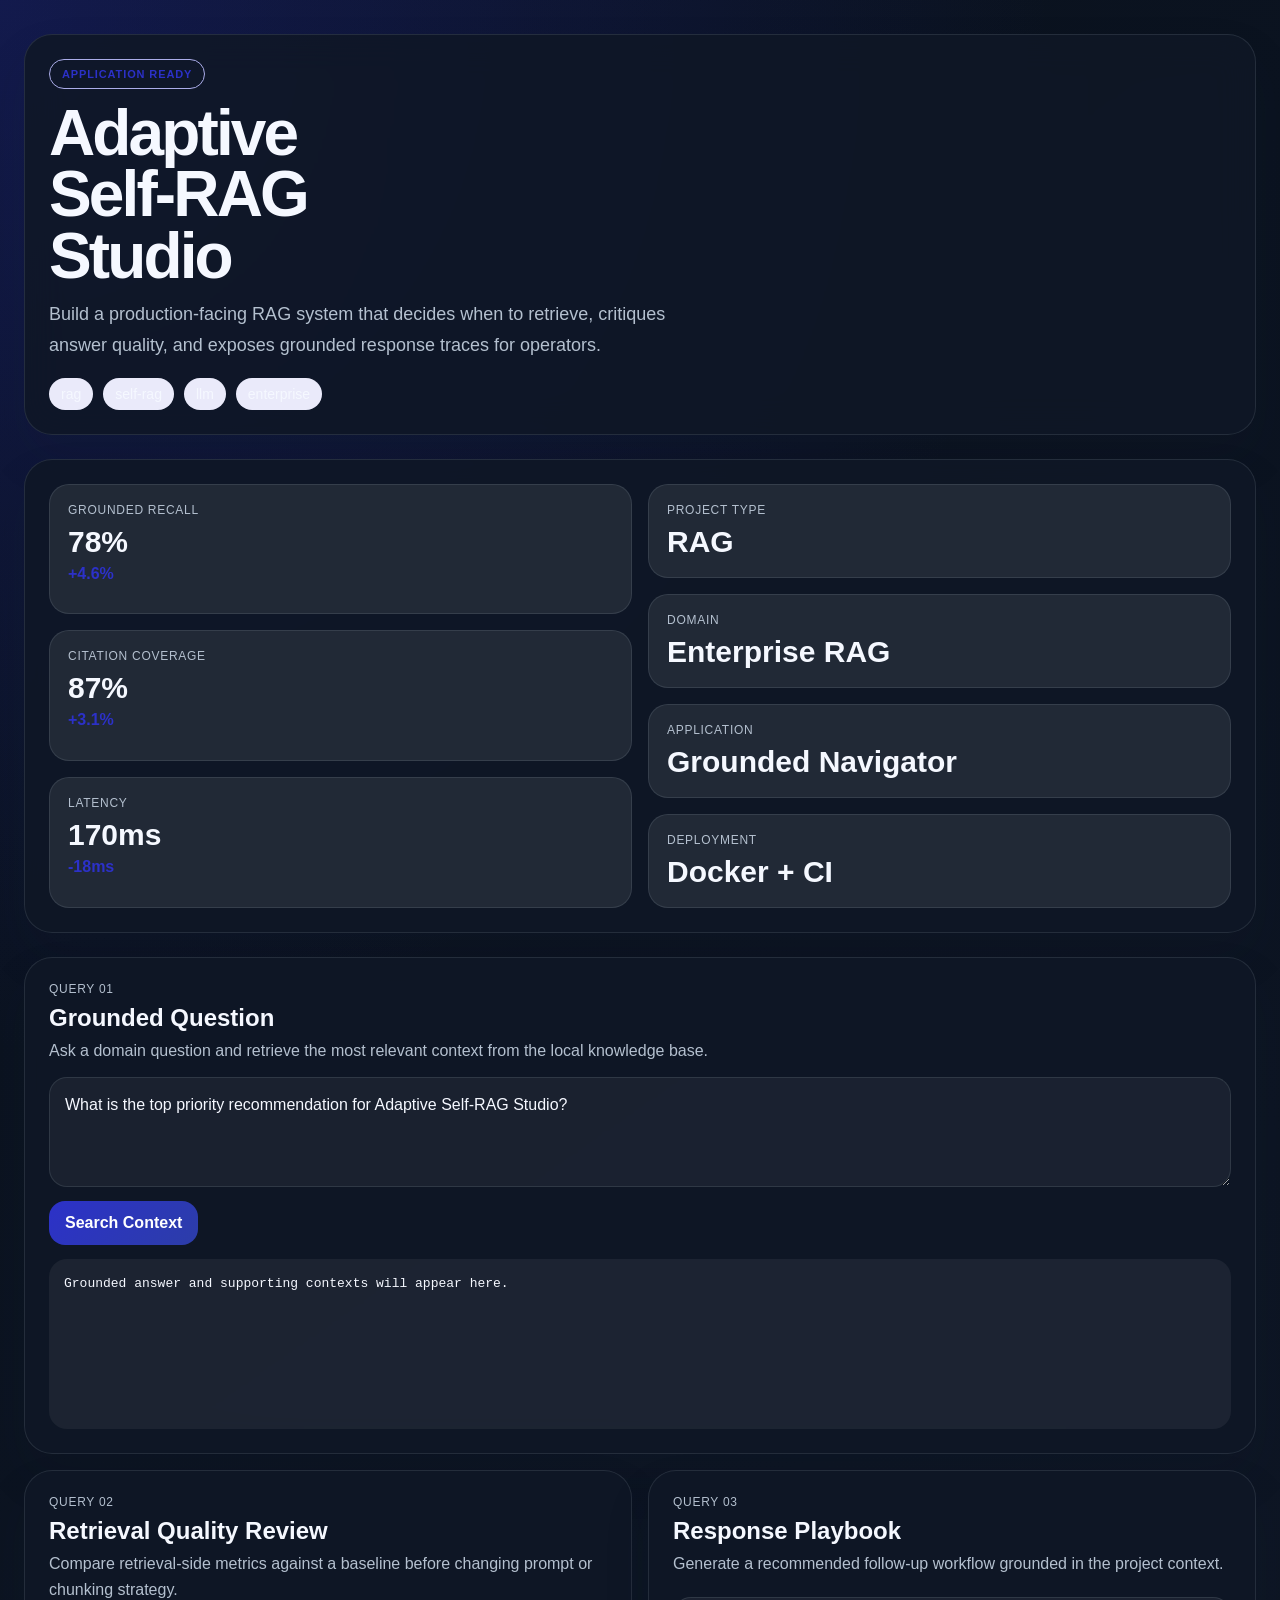
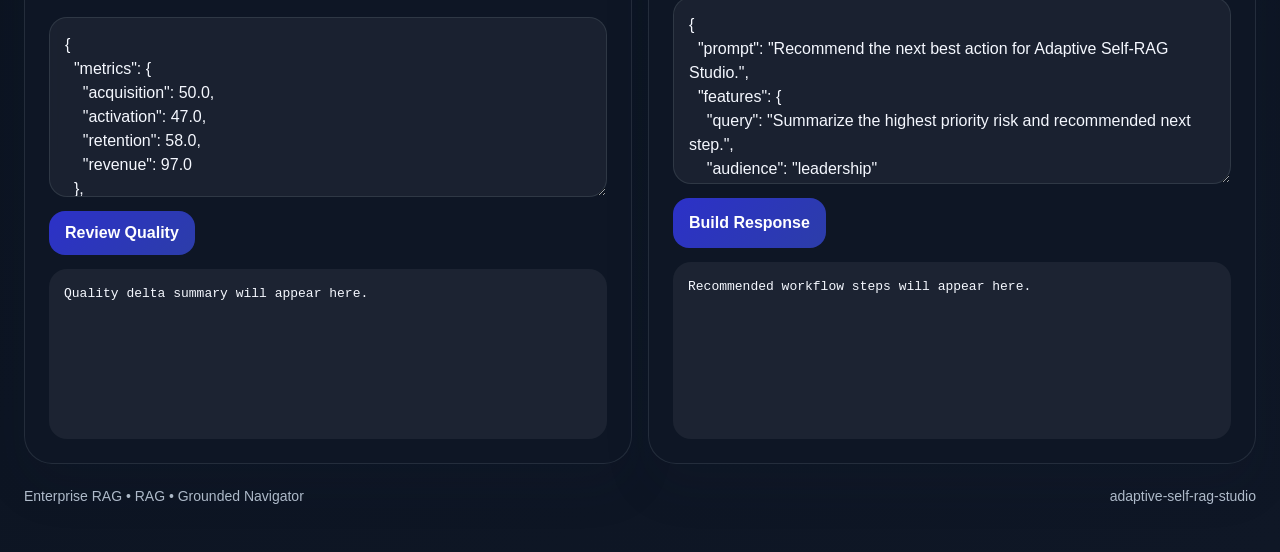
==== src/app/web/index.html @ 672bd374 "Publish production-ready portfolio project" ====
<!doctype html>
        <html lang="en">
        <head>
          <meta charset="utf-8">
          <meta name="viewport" content="width=device-width, initial-scale=1">
          <title>Adaptive Self-RAG Studio</title>
          <link rel="stylesheet" href="./styles.css">
        </head>
        <body class="surface-ink">
          <div class="page layout-stack eyebrow-outline headline-compact modules-2 hero-align-split">
            <section class="hero">
              <div class="panel hero-copy">
                <span class="eyebrow" data-health>Grounded Navigator</span>
                <h1 id="project-title">Adaptive Self-RAG Studio</h1>
                <p id="project-summary" class="lead">Build a production-facing RAG system that decides when to retrieve, critiques answer quality, and exposes grounded response traces for operators.</p>
                <ul id="project-tags" class="tag-list">
                  <li>rag</li><li>self-rag</li><li>llm</li><li>enterprise</li>
                </ul>
              </div>
              <div class="panel hero-side">
                <div class="metric-grid">
                  <article class='card'><span>Grounded Recall</span><strong>78%</strong><em>+4.6%</em></article>
<article class='card'><span>Citation Coverage</span><strong>87%</strong><em>+3.1%</em></article>
<article class='card'><span>Latency</span><strong>170ms</strong><em>-18ms</em></article>
                </div>
                <div class="mini-grid">
                  <article class='mini-card'><span>Project Type</span><strong>RAG</strong></article><article class='mini-card'><span>Domain</span><strong>Enterprise RAG</strong></article><article class='mini-card'><span>Application</span><strong>Grounded Navigator</strong></article><article class='mini-card'><span>Deployment</span><strong>Docker + CI</strong></article>
                </div>
              </div>
            </section>
            <section class="app-grid">
              <article class="panel module js-module span-wide">
  <div class="module-header">
    <span>Query 01</span>
    <h2>Grounded Question</h2>
    <p>Ask a domain question and retrieve the most relevant context from the local knowledge base.</p>
  </div>
  <textarea class="js-input module-input-text">What is the top priority recommendation for Adaptive Self-RAG Studio?</textarea>
  <div class="button-row">
    <button class="js-run" data-endpoint="/query" data-input-mode="text">Search Context</button>
  </div>
  <pre class="js-output">Grounded answer and supporting contexts will appear here.</pre>
</article>
<article class="panel module js-module span-normal">
          <div class="module-header">
            <span>Query 02</span>
            <h2>Retrieval Quality Review</h2>
            <p>Compare retrieval-side metrics against a baseline before changing prompt or chunking strategy.</p>
          </div>
          <textarea class="js-input">{
  &quot;metrics&quot;: {
    &quot;acquisition&quot;: 50.0,
    &quot;activation&quot;: 47.0,
    &quot;retention&quot;: 58.0,
    &quot;revenue&quot;: 97.0
  },
  &quot;baseline&quot;: {
    &quot;acquisition&quot;: 46.0,
    &quot;activation&quot;: 43.24,
    &quot;retention&quot;: 53.36,
    &quot;revenue&quot;: 89.24
  }
}</textarea>
          <div class="button-row">
            <button class="js-run" data-endpoint="/analyze" data-input-mode="json">Review Quality</button>
          </div>
          <pre class="js-output">Quality delta summary will appear here.</pre>
        </article>
<article class="panel module js-module span-normal">
          <div class="module-header">
            <span>Query 03</span>
            <h2>Response Playbook</h2>
            <p>Generate a recommended follow-up workflow grounded in the project context.</p>
          </div>
          <textarea class="js-input">{
  &quot;prompt&quot;: &quot;Recommend the next best action for Adaptive Self-RAG Studio.&quot;,
  &quot;features&quot;: {
    &quot;query&quot;: &quot;Summarize the highest priority risk and recommended next step.&quot;,
    &quot;audience&quot;: &quot;leadership&quot;
  },
  &quot;metrics&quot;: {
    &quot;acquisition&quot;: 50.0,
    &quot;activation&quot;: 47.0,
    &quot;retention&quot;: 58.0,
    &quot;revenue&quot;: 97.0
  }
}</textarea>
          <div class="button-row">
            <button class="js-run" data-endpoint="/recommend" data-input-mode="json">Build Response</button>
          </div>
          <pre class="js-output">Recommended workflow steps will appear here.</pre>
        </article>
            </section>
            <footer class="footer">
              <span>Enterprise RAG • RAG • Grounded Navigator</span>
              <span>adaptive-self-rag-studio</span>
            </footer>
          </div>
          <script id="bootstrap-data" type="application/json">{"project": {"slug": "adaptive-self-rag-studio", "title": "Adaptive Self-RAG Studio", "project_type": "rag", "domain": "Enterprise RAG", "summary": "Build a production-facing RAG system that decides when to retrieve, critiques answer quality, and exposes grounded response traces for operators.", "tags": ["rag", "self-rag", "llm", "enterprise"]}, "app_archetype": "navigator", "ui_profile": {"layout": "stack", "surface": "ink", "font_stack": "\"Avenir Next\", \"Segoe UI\", sans-serif", "radius": 28, "shadow": 48, "eyebrow_style": "outline", "module_columns": 2, "hero_align": "split", "headline_mode": "compact"}, "app_modules": [{"label": "Query 01", "title": "Grounded Question", "description": "Ask a domain question and retrieve the most relevant context from the local knowledge base.", "endpoint": "/query", "input_mode": "text", "cta": "Search Context", "prefill": "What is the top priority recommendation for Adaptive Self-RAG Studio?", "hint": "Grounded answer and supporting contexts will appear here.", "span": "wide"}, {"label": "Query 02", "title": "Retrieval Quality Review", "description": "Compare retrieval-side metrics against a baseline before changing prompt or chunking strategy.", "endpoint": "/analyze", "input_mode": "json", "cta": "Review Quality", "prefill": "{\n  \"metrics\": {\n    \"acquisition\": 50.0,\n    \"activation\": 47.0,\n    \"retention\": 58.0,\n    \"revenue\": 97.0\n  },\n  \"baseline\": {\n    \"acquisition\": 46.0,\n    \"activation\": 43.24,\n    \"retention\": 53.36,\n    \"revenue\": 89.24\n  }\n}", "hint": "Quality delta summary will appear here.", "span": "normal"}, {"label": "Query 03", "title": "Response Playbook", "description": "Generate a recommended follow-up workflow grounded in the project context.", "endpoint": "/recommend", "input_mode": "json", "cta": "Build Response", "prefill": "{\n  \"prompt\": \"Recommend the next best action for Adaptive Self-RAG Studio.\",\n  \"features\": {\n    \"query\": \"Summarize the highest priority risk and recommended next step.\",\n    \"audience\": \"leadership\"\n  },\n  \"metrics\": {\n    \"acquisition\": 50.0,\n    \"activation\": 47.0,\n    \"retention\": 58.0,\n    \"revenue\": 97.0\n  }\n}", "hint": "Recommended workflow steps will appear here.", "span": "normal"}], "sample_features": {"query": "Summarize the highest priority risk and recommended next step.", "audience": "leadership"}, "sample_metrics": {"acquisition": 50.0, "activation": 47.0, "retention": 58.0, "revenue": 97.0}, "knowledge_base": ["Adaptive Self-RAG Studio is positioned as a Enterprise RAG starter that emphasizes fast iteration, clear documentation, and production-friendly interfaces.", "The primary value proposition is: Build a production-facing RAG system that decides when to retrieve, critiques answer quality, and exposes grounded response traces for operators.", "Recommended operating model: ship a small API, add observability, validate outputs with stakeholder review, and monitor the top business KPI every week.", "Typical stakeholders include analytics, operations, product, and leadership teams working on rag, self-rag, llm, enterprise.", "Source paper: Self-RAG: Learning to Retrieve, Generate, and Critique through Self-Reflection", "Official repo: https://github.com/AkariAsai/self-rag", "Production differentiation focus: Expose retrieval decisions and critique traces through an operator-facing API.; Add simple policy controls so retrieval can be forced on regulated or high-risk queries.; Package answer quality checks and screenshots for portfolio-ready demos."], "dashboard_metrics": [{"label": "Grounded Recall", "value": "78%", "delta": "+4.6%"}, {"label": "Citation Coverage", "value": "87%", "delta": "+3.1%"}, {"label": "Latency", "value": "170ms", "delta": "-18ms"}]}</script>
          <script src="./app.js"></script>
        </body>
        </html>
---- src/app/web/styles.css ----
:root {
  --accent: #2c31c8;
  --accent-2: #2c3da9;
  --accent-soft: color-mix(in srgb, var(--accent) 18%, white);
  --radius: 28px;
  --shadow-size: 48px;
  --font-stack: "Avenir Next", "Segoe UI", sans-serif;
  --bg: #f4f7fb;
  --card: rgba(255, 255, 255, 0.86);
  --line: rgba(16, 32, 51, 0.08);
  --ink: #102033;
  --muted: #5f6b7a;
  --output-bg: #0d1b2e;
  --output-ink: #dae8ff;
}
* { box-sizing: border-box; }
html, body { margin: 0; min-height: 100%; }
body {
  font-family: var(--font-stack);
  color: var(--ink);
  background: linear-gradient(145deg, #f8fbff, var(--bg));
}
body.surface-mist {
  --bg: #eef4fb;
  background:
    radial-gradient(circle at top left, color-mix(in srgb, var(--accent) 18%, white), transparent 34%),
    linear-gradient(145deg, #fbfdff, var(--bg));
}
body.surface-aurora {
  --bg: #edf1ff;
  background:
    radial-gradient(circle at 0% 0%, color-mix(in srgb, var(--accent) 22%, white), transparent 38%),
    radial-gradient(circle at 100% 100%, color-mix(in srgb, var(--accent-2) 20%, white), transparent 28%),
    linear-gradient(135deg, #f7f8ff, var(--bg));
}
body.surface-sand {
  --bg: #f5efe8;
  --card: rgba(255, 251, 246, 0.9);
  background:
    linear-gradient(135deg, rgba(255,255,255,0.82), rgba(245, 239, 232, 0.98)),
    radial-gradient(circle at top right, color-mix(in srgb, var(--accent) 16%, white), transparent 32%);
}
body.surface-slate {
  --bg: #ecf0f7;
  --card: rgba(248, 250, 255, 0.88);
  background:
    linear-gradient(160deg, #f7f9fc, var(--bg)),
    radial-gradient(circle at bottom left, color-mix(in srgb, var(--accent-2) 16%, white), transparent 34%);
}
body.surface-paper {
  --bg: #f8f8f4;
  --card: rgba(255,255,255,0.93);
  background:
    linear-gradient(180deg, #fffefb, var(--bg));
}
body.surface-ink {
  --bg: #0f1726;
  --card: rgba(15, 23, 38, 0.88);
  --line: rgba(226, 238, 255, 0.1);
  --ink: #f5f8ff;
  --muted: #b4c0cf;
  --output-bg: rgba(255,255,255,0.06);
  --output-ink: #f5f8ff;
  background:
    radial-gradient(circle at top left, color-mix(in srgb, var(--accent) 28%, transparent), transparent 42%),
    linear-gradient(145deg, #09111d, var(--bg));
}
.page {
  max-width: 1360px;
  margin: 0 auto;
  padding: 34px 24px 48px;
  display: grid;
  gap: 24px;
}
.panel {
  background: var(--card);
  border: 1px solid var(--line);
  border-radius: var(--radius);
  box-shadow: 0 24px var(--shadow-size) rgba(16, 32, 51, 0.1);
  backdrop-filter: blur(18px);
}
.hero {
  display: grid;
  gap: 24px;
}
.hero-copy,
.hero-side,
.module {
  padding: 24px;
}
.eyebrow {
  display: inline-flex;
  align-items: center;
  gap: 8px;
  padding: 8px 12px;
  border-radius: 999px;
  background: var(--accent-soft);
  color: var(--accent);
  text-transform: uppercase;
  letter-spacing: 0.08em;
  font-size: 11px;
  font-weight: 800;
}
.page.eyebrow-outline .eyebrow {
  background: transparent;
  border: 1px solid color-mix(in srgb, var(--accent) 40%, white);
}
.page.eyebrow-soft .eyebrow {
  background: color-mix(in srgb, var(--accent) 12%, white);
  color: color-mix(in srgb, var(--accent) 82%, black);
}
h1 {
  margin: 14px 0 12px;
  font-size: clamp(2.2rem, 5vw, 4.4rem);
  line-height: 0.96;
  letter-spacing: -0.045em;
}
.page.headline-compact h1 { max-width: 10ch; }
.page.headline-tall h1 { line-height: 1.03; font-size: clamp(2.4rem, 5vw, 4.8rem); }
.lead {
  margin: 0;
  font-size: 18px;
  line-height: 1.68;
  color: var(--muted);
  max-width: 62ch;
}
.tag-list {
  list-style: none;
  display: flex;
  flex-wrap: wrap;
  gap: 10px;
  margin: 18px 0 0;
  padding: 0;
}
.tag-list li {
  padding: 8px 12px;
  border-radius: 999px;
  background: color-mix(in srgb, var(--accent) 10%, white);
  color: var(--ink);
  font-size: 14px;
}
.hero-side {
  display: grid;
  gap: 16px;
}
.metric-grid,
.mini-grid,
.app-grid {
  display: grid;
  gap: 16px;
}
.card,
.mini-card {
  background: color-mix(in srgb, var(--card) 92%, white);
  border: 1px solid var(--line);
  border-radius: calc(var(--radius) - 8px);
  padding: 18px;
}
.card span,
.mini-card span,
.module-header span {
  display: block;
  color: var(--muted);
  text-transform: uppercase;
  letter-spacing: 0.06em;
  font-size: 12px;
}
.card strong,
.mini-card strong {
  display: block;
  margin-top: 8px;
  font-size: 30px;
}
.card em {
  display: inline-block;
  margin-top: 6px;
  font-style: normal;
  color: var(--accent);
  font-weight: 700;
}
.module {
  display: grid;
  gap: 14px;
}
.module-header h2 {
  margin: 8px 0 6px;
  font-size: 24px;
}
.module-header p {
  margin: 0;
  color: var(--muted);
  line-height: 1.6;
}
textarea,
button {
  font: inherit;
}
textarea {
  width: 100%;
  min-height: 180px;
  resize: vertical;
  border: 1px solid var(--line);
  border-radius: calc(var(--radius) - 10px);
  padding: 15px;
  background: rgba(255,255,255,0.82);
  color: var(--ink);
  line-height: 1.5;
}
body.surface-ink textarea {
  background: rgba(255,255,255,0.05);
}
.module-input-text {
  min-height: 110px;
}
.button-row {
  display: flex;
  flex-wrap: wrap;
  gap: 10px;
}
button {
  border: 0;
  border-radius: 16px;
  background: linear-gradient(135deg, var(--accent), var(--accent-2));
  color: white;
  padding: 13px 16px;
  font-weight: 700;
  cursor: pointer;
}
pre {
  margin: 0;
  white-space: pre-wrap;
  word-break: break-word;
  background: var(--output-bg);
  color: var(--output-ink);
  border-radius: calc(var(--radius) - 10px);
  padding: 15px;
  min-height: 170px;
  line-height: 1.58;
  font-size: 13px;
  overflow: auto;
}
.footer {
  display: flex;
  justify-content: space-between;
  color: var(--muted);
  font-size: 14px;
}
.page.layout-horizon .hero {
  grid-template-columns: 1.45fr 1fr;
  align-items: stretch;
}
.page.layout-horizon.modules-2 .app-grid,
.page.layout-horizon.modules-3 .app-grid {
  grid-template-columns: repeat(3, minmax(0, 1fr));
}
.page.layout-rail .hero {
  grid-template-columns: 0.92fr 1.08fr;
}
.page.layout-rail .hero-copy {
  padding-top: 34px;
}
.page.layout-rail .app-grid {
  grid-template-columns: repeat(2, minmax(0, 1fr));
}
.page.layout-folio .hero {
  grid-template-columns: 1fr;
}
.page.layout-folio .hero-copy {
  text-align: center;
}
.page.layout-folio .lead {
  margin-inline: auto;
}
.page.layout-folio .tag-list {
  justify-content: center;
}
.page.layout-folio .metric-grid {
  grid-template-columns: repeat(3, minmax(0, 1fr));
}
.page.layout-folio .mini-grid {
  grid-template-columns: repeat(4, minmax(0, 1fr));
}
.page.layout-folio .app-grid {
  grid-template-columns: repeat(2, minmax(0, 1fr));
}
.page.layout-board .hero {
  grid-template-columns: 1fr;
}
.page.layout-board .hero-side {
  grid-template-columns: 1.2fr 0.8fr;
  align-items: start;
}
.page.layout-board .metric-grid {
  grid-template-columns: repeat(3, minmax(0, 1fr));
}
.page.layout-board .app-grid {
  grid-template-columns: repeat(4, minmax(0, 1fr));
}
.page.layout-stack .hero {
  grid-template-columns: 1fr;
}
.page.layout-stack .hero-side {
  grid-template-columns: repeat(2, minmax(0, 1fr));
}
.page.layout-stack .app-grid {
  grid-template-columns: repeat(3, minmax(0, 1fr));
}
.page.layout-console .hero {
  grid-template-columns: 1.1fr 0.9fr;
}
.page.layout-console .panel,
.page.layout-console .card,
.page.layout-console .mini-card {
  border-radius: 18px;
}
.page.modules-2 .app-grid {
  grid-template-columns: repeat(2, minmax(0, 1fr));
}
.module.span-wide {
  grid-column: span 2;
}
.hero-align-center .hero-copy {
  text-align: center;
}
.hero-align-center .lead,
.hero-align-center .tag-list {
  margin-inline: auto;
  justify-content: center;
}
@media (max-width: 1120px) {
  .page.layout-horizon .hero,
  .page.layout-rail .hero,
  .page.layout-console .hero,
  .page.layout-board .hero-side,
  .page.layout-folio .mini-grid,
  .page.layout-stack .hero-side,
  .page.modules-2 .app-grid,
  .page.layout-board .app-grid,
  .page.layout-stack .app-grid,
  .page.layout-horizon.modules-3 .app-grid,
  .page.layout-folio .app-grid {
    grid-template-columns: 1fr;
  }
  .module.span-wide {
    grid-column: auto;
  }
}
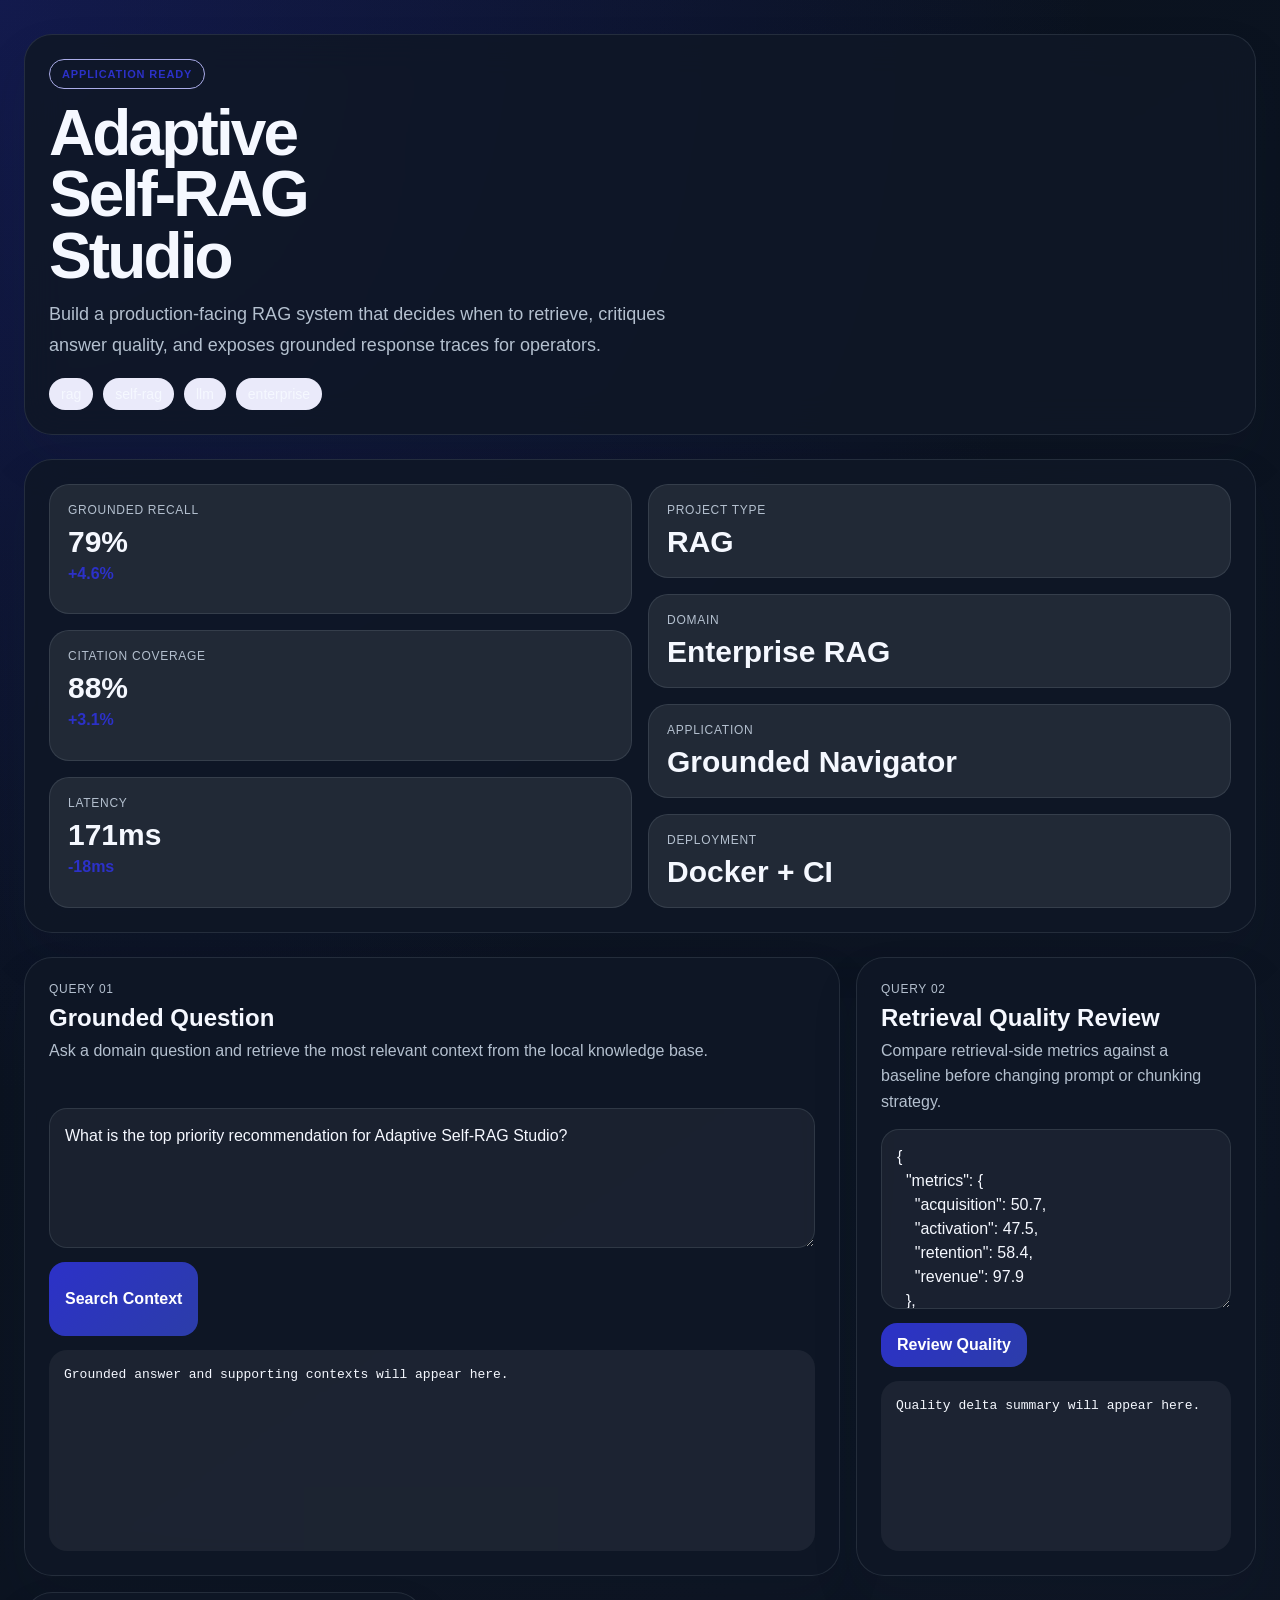
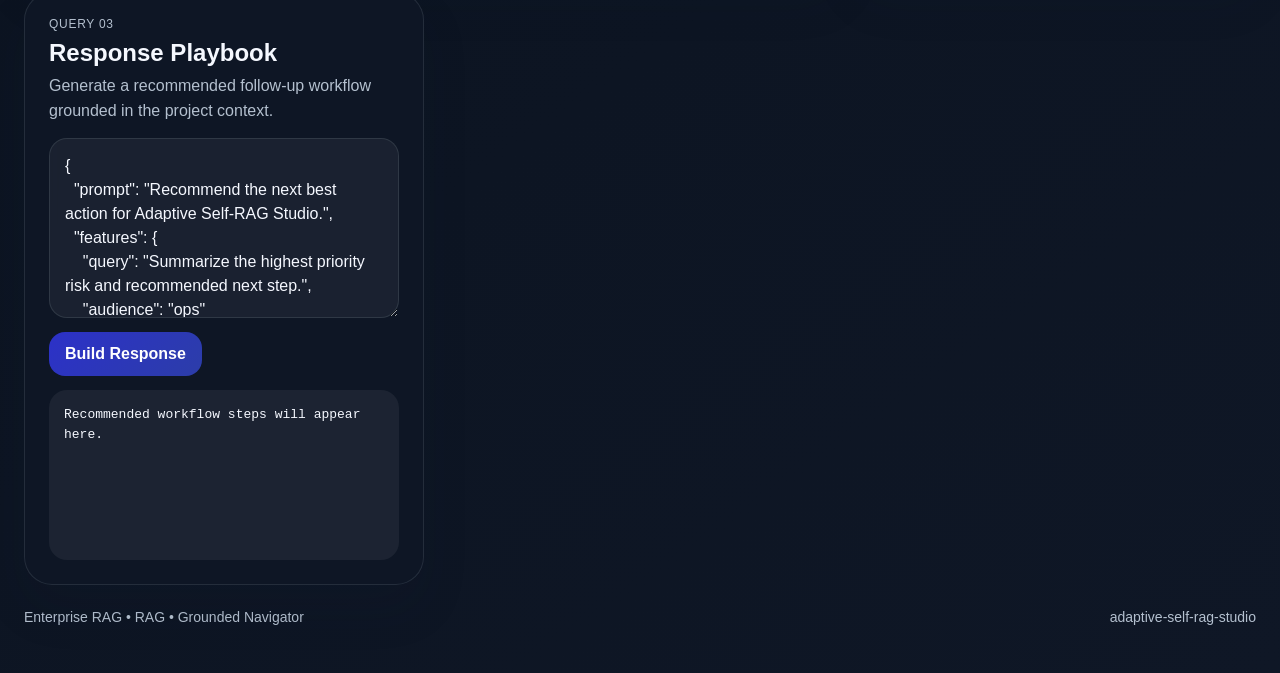
==== commit 805749ff: "Publish production-ready portfolio project" ====
--- a/src/app/web/index.html
+++ b/src/app/web/index.html
@@ -8,7 +8,7 @@
           <link rel="stylesheet" href="./styles.css">
         </head>
         <body class="surface-ink">
-          <div class="page layout-stack eyebrow-outline headline-compact modules-2 hero-align-split">
+          <div class="page layout-stack eyebrow-outline headline-compact modules-3 hero-align-split">
             <section class="hero">
               <div class="panel hero-copy">
                 <span class="eyebrow" data-health>Grounded Navigator</span>
@@ -20,9 +20,9 @@
               </div>
               <div class="panel hero-side">
                 <div class="metric-grid">
-                  <article class='card'><span>Grounded Recall</span><strong>78%</strong><em>+4.6%</em></article>
-<article class='card'><span>Citation Coverage</span><strong>87%</strong><em>+3.1%</em></article>
-<article class='card'><span>Latency</span><strong>170ms</strong><em>-18ms</em></article>
+                  <article class='card'><span>Grounded Recall</span><strong>79%</strong><em>+4.6%</em></article>
+<article class='card'><span>Citation Coverage</span><strong>88%</strong><em>+3.1%</em></article>
+<article class='card'><span>Latency</span><strong>171ms</strong><em>-18ms</em></article>
                 </div>
                 <div class="mini-grid">
                   <article class='mini-card'><span>Project Type</span><strong>RAG</strong></article><article class='mini-card'><span>Domain</span><strong>Enterprise RAG</strong></article><article class='mini-card'><span>Application</span><strong>Grounded Navigator</strong></article><article class='mini-card'><span>Deployment</span><strong>Docker + CI</strong></article>
@@ -50,16 +50,16 @@
           </div>
           <textarea class="js-input">{
   &quot;metrics&quot;: {
-    &quot;acquisition&quot;: 50.0,
-    &quot;activation&quot;: 47.0,
-    &quot;retention&quot;: 58.0,
-    &quot;revenue&quot;: 97.0
+    &quot;acquisition&quot;: 50.7,
+    &quot;activation&quot;: 47.5,
+    &quot;retention&quot;: 58.4,
+    &quot;revenue&quot;: 97.9
   },
   &quot;baseline&quot;: {
-    &quot;acquisition&quot;: 46.0,
-    &quot;activation&quot;: 43.24,
-    &quot;retention&quot;: 53.36,
-    &quot;revenue&quot;: 89.24
+    &quot;acquisition&quot;: 46.64,
+    &quot;activation&quot;: 43.7,
+    &quot;retention&quot;: 53.73,
+    &quot;revenue&quot;: 90.07
   }
 }</textarea>
           <div class="button-row">
@@ -77,13 +77,13 @@
   &quot;prompt&quot;: &quot;Recommend the next best action for Adaptive Self-RAG Studio.&quot;,
   &quot;features&quot;: {
     &quot;query&quot;: &quot;Summarize the highest priority risk and recommended next step.&quot;,
-    &quot;audience&quot;: &quot;leadership&quot;
+    &quot;audience&quot;: &quot;ops&quot;
   },
   &quot;metrics&quot;: {
-    &quot;acquisition&quot;: 50.0,
-    &quot;activation&quot;: 47.0,
-    &quot;retention&quot;: 58.0,
-    &quot;revenue&quot;: 97.0
+    &quot;acquisition&quot;: 50.7,
+    &quot;activation&quot;: 47.5,
+    &quot;retention&quot;: 58.4,
+    &quot;revenue&quot;: 97.9
   }
 }</textarea>
           <div class="button-row">
@@ -97,7 +97,7 @@
               <span>adaptive-self-rag-studio</span>
             </footer>
           </div>
-          <script id="bootstrap-data" type="application/json">{"project": {"slug": "adaptive-self-rag-studio", "title": "Adaptive Self-RAG Studio", "project_type": "rag", "domain": "Enterprise RAG", "summary": "Build a production-facing RAG system that decides when to retrieve, critiques answer quality, and exposes grounded response traces for operators.", "tags": ["rag", "self-rag", "llm", "enterprise"]}, "app_archetype": "navigator", "ui_profile": {"layout": "stack", "surface": "ink", "font_stack": "\"Avenir Next\", \"Segoe UI\", sans-serif", "radius": 28, "shadow": 48, "eyebrow_style": "outline", "module_columns": 2, "hero_align": "split", "headline_mode": "compact"}, "app_modules": [{"label": "Query 01", "title": "Grounded Question", "description": "Ask a domain question and retrieve the most relevant context from the local knowledge base.", "endpoint": "/query", "input_mode": "text", "cta": "Search Context", "prefill": "What is the top priority recommendation for Adaptive Self-RAG Studio?", "hint": "Grounded answer and supporting contexts will appear here.", "span": "wide"}, {"label": "Query 02", "title": "Retrieval Quality Review", "description": "Compare retrieval-side metrics against a baseline before changing prompt or chunking strategy.", "endpoint": "/analyze", "input_mode": "json", "cta": "Review Quality", "prefill": "{\n  \"metrics\": {\n    \"acquisition\": 50.0,\n    \"activation\": 47.0,\n    \"retention\": 58.0,\n    \"revenue\": 97.0\n  },\n  \"baseline\": {\n    \"acquisition\": 46.0,\n    \"activation\": 43.24,\n    \"retention\": 53.36,\n    \"revenue\": 89.24\n  }\n}", "hint": "Quality delta summary will appear here.", "span": "normal"}, {"label": "Query 03", "title": "Response Playbook", "description": "Generate a recommended follow-up workflow grounded in the project context.", "endpoint": "/recommend", "input_mode": "json", "cta": "Build Response", "prefill": "{\n  \"prompt\": \"Recommend the next best action for Adaptive Self-RAG Studio.\",\n  \"features\": {\n    \"query\": \"Summarize the highest priority risk and recommended next step.\",\n    \"audience\": \"leadership\"\n  },\n  \"metrics\": {\n    \"acquisition\": 50.0,\n    \"activation\": 47.0,\n    \"retention\": 58.0,\n    \"revenue\": 97.0\n  }\n}", "hint": "Recommended workflow steps will appear here.", "span": "normal"}], "sample_features": {"query": "Summarize the highest priority risk and recommended next step.", "audience": "leadership"}, "sample_metrics": {"acquisition": 50.0, "activation": 47.0, "retention": 58.0, "revenue": 97.0}, "knowledge_base": ["Adaptive Self-RAG Studio is positioned as a Enterprise RAG starter that emphasizes fast iteration, clear documentation, and production-friendly interfaces.", "The primary value proposition is: Build a production-facing RAG system that decides when to retrieve, critiques answer quality, and exposes grounded response traces for operators.", "Recommended operating model: ship a small API, add observability, validate outputs with stakeholder review, and monitor the top business KPI every week.", "Typical stakeholders include analytics, operations, product, and leadership teams working on rag, self-rag, llm, enterprise.", "Source paper: Self-RAG: Learning to Retrieve, Generate, and Critique through Self-Reflection", "Official repo: https://github.com/AkariAsai/self-rag", "Production differentiation focus: Expose retrieval decisions and critique traces through an operator-facing API.; Add simple policy controls so retrieval can be forced on regulated or high-risk queries.; Package answer quality checks and screenshots for portfolio-ready demos."], "dashboard_metrics": [{"label": "Grounded Recall", "value": "78%", "delta": "+4.6%"}, {"label": "Citation Coverage", "value": "87%", "delta": "+3.1%"}, {"label": "Latency", "value": "170ms", "delta": "-18ms"}]}</script>
+          <script id="bootstrap-data" type="application/json">{"project": {"slug": "adaptive-self-rag-studio", "title": "Adaptive Self-RAG Studio", "project_type": "rag", "domain": "Enterprise RAG", "summary": "Build a production-facing RAG system that decides when to retrieve, critiques answer quality, and exposes grounded response traces for operators.", "tags": ["rag", "self-rag", "llm", "enterprise"]}, "app_archetype": "navigator", "ui_profile": {"layout": "stack", "surface": "ink", "font_stack": "\"Avenir Next\", \"Segoe UI\", sans-serif", "radius": 28, "shadow": 48, "eyebrow_style": "outline", "module_columns": 3, "hero_align": "split", "headline_mode": "compact"}, "app_modules": [{"label": "Query 01", "title": "Grounded Question", "description": "Ask a domain question and retrieve the most relevant context from the local knowledge base.", "endpoint": "/query", "input_mode": "text", "cta": "Search Context", "prefill": "What is the top priority recommendation for Adaptive Self-RAG Studio?", "hint": "Grounded answer and supporting contexts will appear here.", "span": "wide"}, {"label": "Query 02", "title": "Retrieval Quality Review", "description": "Compare retrieval-side metrics against a baseline before changing prompt or chunking strategy.", "endpoint": "/analyze", "input_mode": "json", "cta": "Review Quality", "prefill": "{\n  \"metrics\": {\n    \"acquisition\": 50.7,\n    \"activation\": 47.5,\n    \"retention\": 58.4,\n    \"revenue\": 97.9\n  },\n  \"baseline\": {\n    \"acquisition\": 46.64,\n    \"activation\": 43.7,\n    \"retention\": 53.73,\n    \"revenue\": 90.07\n  }\n}", "hint": "Quality delta summary will appear here.", "span": "normal"}, {"label": "Query 03", "title": "Response Playbook", "description": "Generate a recommended follow-up workflow grounded in the project context.", "endpoint": "/recommend", "input_mode": "json", "cta": "Build Response", "prefill": "{\n  \"prompt\": \"Recommend the next best action for Adaptive Self-RAG Studio.\",\n  \"features\": {\n    \"query\": \"Summarize the highest priority risk and recommended next step.\",\n    \"audience\": \"ops\"\n  },\n  \"metrics\": {\n    \"acquisition\": 50.7,\n    \"activation\": 47.5,\n    \"retention\": 58.4,\n    \"revenue\": 97.9\n  }\n}", "hint": "Recommended workflow steps will appear here.", "span": "normal"}], "sample_features": {"query": "Summarize the highest priority risk and recommended next step.", "audience": "ops"}, "sample_metrics": {"acquisition": 50.7, "activation": 47.5, "retention": 58.4, "revenue": 97.9}, "knowledge_base": ["Adaptive Self-RAG Studio is positioned as a Enterprise RAG starter that emphasizes fast iteration, clear documentation, and production-friendly interfaces.", "The primary value proposition is: Build a production-facing RAG system that decides when to retrieve, critiques answer quality, and exposes grounded response traces for operators.", "Recommended operating model: ship a small API, add observability, validate outputs with stakeholder review, and monitor the top business KPI every week.", "Typical stakeholders include analytics, operations, product, and leadership teams working on rag, self-rag, llm, enterprise.", "Source paper: Self-RAG: Learning to Retrieve, Generate, and Critique through Self-Reflection", "Official repo: https://github.com/AkariAsai/self-rag", "Production differentiation focus: Expose retrieval decisions and critique traces through an operator-facing API.; Add simple policy controls so retrieval can be forced on regulated or high-risk queries.; Package answer quality checks and screenshots for portfolio-ready demos."], "dashboard_metrics": [{"label": "Grounded Recall", "value": "79%", "delta": "+4.6%"}, {"label": "Citation Coverage", "value": "88%", "delta": "+3.1%"}, {"label": "Latency", "value": "171ms", "delta": "-18ms"}]}</script>
           <script src="./app.js"></script>
         </body>
         </html>
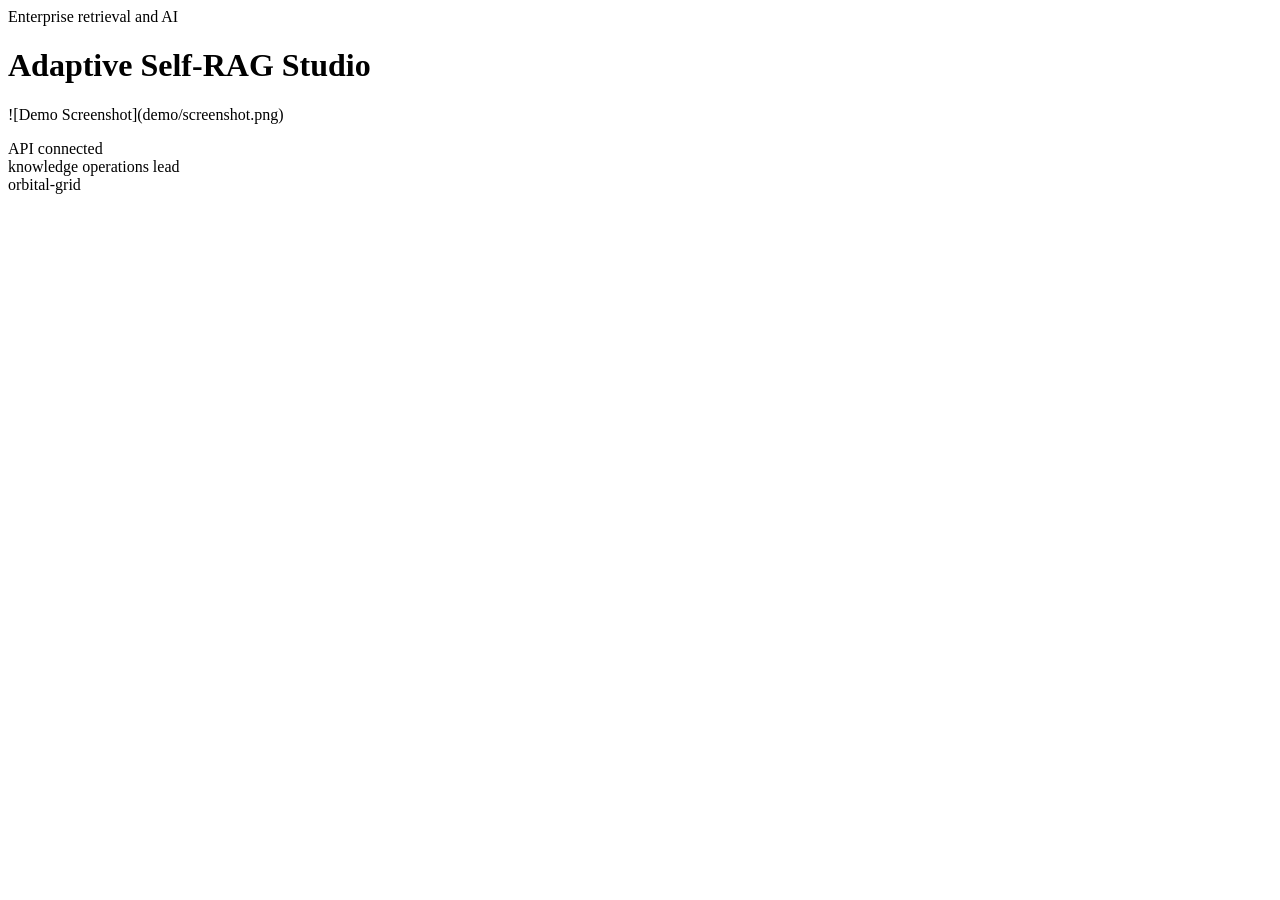
==== commit 51f7ed50: "Upgrade to production-grade app scaffold and 3D landing page" ====
--- a/src/app/web/index.html
+++ b/src/app/web/index.html
@@ -1,103 +1,29 @@
-
-        <!doctype html>
-        <html lang="en">
-        <head>
-          <meta charset="utf-8">
-          <meta name="viewport" content="width=device-width, initial-scale=1">
-          <title>Adaptive Self-RAG Studio</title>
-          <link rel="stylesheet" href="./styles.css">
-        </head>
-        <body class="surface-ink">
-          <div class="page layout-stack eyebrow-outline headline-compact modules-3 hero-align-split">
-            <section class="hero">
-              <div class="panel hero-copy">
-                <span class="eyebrow" data-health>Grounded Navigator</span>
-                <h1 id="project-title">Adaptive Self-RAG Studio</h1>
-                <p id="project-summary" class="lead">Build a production-facing RAG system that decides when to retrieve, critiques answer quality, and exposes grounded response traces for operators.</p>
-                <ul id="project-tags" class="tag-list">
-                  <li>rag</li><li>self-rag</li><li>llm</li><li>enterprise</li>
-                </ul>
-              </div>
-              <div class="panel hero-side">
-                <div class="metric-grid">
-                  <article class='card'><span>Grounded Recall</span><strong>79%</strong><em>+4.6%</em></article>
-<article class='card'><span>Citation Coverage</span><strong>88%</strong><em>+3.1%</em></article>
-<article class='card'><span>Latency</span><strong>171ms</strong><em>-18ms</em></article>
-                </div>
-                <div class="mini-grid">
-                  <article class='mini-card'><span>Project Type</span><strong>RAG</strong></article><article class='mini-card'><span>Domain</span><strong>Enterprise RAG</strong></article><article class='mini-card'><span>Application</span><strong>Grounded Navigator</strong></article><article class='mini-card'><span>Deployment</span><strong>Docker + CI</strong></article>
-                </div>
-              </div>
-            </section>
-            <section class="app-grid">
-              <article class="panel module js-module span-wide">
-  <div class="module-header">
-    <span>Query 01</span>
-    <h2>Grounded Question</h2>
-    <p>Ask a domain question and retrieve the most relevant context from the local knowledge base.</p>
+<!DOCTYPE html>
+<html lang="en">
+<head>
+  <meta charset="UTF-8" />
+  <meta name="viewport" content="width=device-width, initial-scale=1.0" />
+  <title>Adaptive Self-RAG Studio App</title>
+  <link rel="stylesheet" href="/assets/styles.css" />
+</head>
+<body>
+  <div id="scene" class="app-scene">
+    <header class="shell hero">
+      <div>
+        <span class="eyebrow">Enterprise retrieval and AI</span>
+        <h1>Adaptive Self-RAG Studio</h1>
+        <p>![Demo Screenshot](demo/screenshot.png)</p>
+      </div>
+      <aside class="status-card">
+        <div class="pill">API connected</div>
+        <div class="pill">knowledge operations lead</div>
+        <div class="pill">orbital-grid</div>
+      </aside>
+    </header>
+    <section id="metrics" class="grid metrics"></section>
+    <section id="signals" class="grid signals"></section>
   </div>
-  <textarea class="js-input module-input-text">What is the top priority recommendation for Adaptive Self-RAG Studio?</textarea>
-  <div class="button-row">
-    <button class="js-run" data-endpoint="/query" data-input-mode="text">Search Context</button>
-  </div>
-  <pre class="js-output">Grounded answer and supporting contexts will appear here.</pre>
-</article>
-<article class="panel module js-module span-normal">
-          <div class="module-header">
-            <span>Query 02</span>
-            <h2>Retrieval Quality Review</h2>
-            <p>Compare retrieval-side metrics against a baseline before changing prompt or chunking strategy.</p>
-          </div>
-          <textarea class="js-input">{
-  &quot;metrics&quot;: {
-    &quot;acquisition&quot;: 50.7,
-    &quot;activation&quot;: 47.5,
-    &quot;retention&quot;: 58.4,
-    &quot;revenue&quot;: 97.9
-  },
-  &quot;baseline&quot;: {
-    &quot;acquisition&quot;: 46.64,
-    &quot;activation&quot;: 43.7,
-    &quot;retention&quot;: 53.73,
-    &quot;revenue&quot;: 90.07
-  }
-}</textarea>
-          <div class="button-row">
-            <button class="js-run" data-endpoint="/analyze" data-input-mode="json">Review Quality</button>
-          </div>
-          <pre class="js-output">Quality delta summary will appear here.</pre>
-        </article>
-<article class="panel module js-module span-normal">
-          <div class="module-header">
-            <span>Query 03</span>
-            <h2>Response Playbook</h2>
-            <p>Generate a recommended follow-up workflow grounded in the project context.</p>
-          </div>
-          <textarea class="js-input">{
-  &quot;prompt&quot;: &quot;Recommend the next best action for Adaptive Self-RAG Studio.&quot;,
-  &quot;features&quot;: {
-    &quot;query&quot;: &quot;Summarize the highest priority risk and recommended next step.&quot;,
-    &quot;audience&quot;: &quot;ops&quot;
-  },
-  &quot;metrics&quot;: {
-    &quot;acquisition&quot;: 50.7,
-    &quot;activation&quot;: 47.5,
-    &quot;retention&quot;: 58.4,
-    &quot;revenue&quot;: 97.9
-  }
-}</textarea>
-          <div class="button-row">
-            <button class="js-run" data-endpoint="/recommend" data-input-mode="json">Build Response</button>
-          </div>
-          <pre class="js-output">Recommended workflow steps will appear here.</pre>
-        </article>
-            </section>
-            <footer class="footer">
-              <span>Enterprise RAG • RAG • Grounded Navigator</span>
-              <span>adaptive-self-rag-studio</span>
-            </footer>
-          </div>
-          <script id="bootstrap-data" type="application/json">{"project": {"slug": "adaptive-self-rag-studio", "title": "Adaptive Self-RAG Studio", "project_type": "rag", "domain": "Enterprise RAG", "summary": "Build a production-facing RAG system that decides when to retrieve, critiques answer quality, and exposes grounded response traces for operators.", "tags": ["rag", "self-rag", "llm", "enterprise"]}, "app_archetype": "navigator", "ui_profile": {"layout": "stack", "surface": "ink", "font_stack": "\"Avenir Next\", \"Segoe UI\", sans-serif", "radius": 28, "shadow": 48, "eyebrow_style": "outline", "module_columns": 3, "hero_align": "split", "headline_mode": "compact"}, "app_modules": [{"label": "Query 01", "title": "Grounded Question", "description": "Ask a domain question and retrieve the most relevant context from the local knowledge base.", "endpoint": "/query", "input_mode": "text", "cta": "Search Context", "prefill": "What is the top priority recommendation for Adaptive Self-RAG Studio?", "hint": "Grounded answer and supporting contexts will appear here.", "span": "wide"}, {"label": "Query 02", "title": "Retrieval Quality Review", "description": "Compare retrieval-side metrics against a baseline before changing prompt or chunking strategy.", "endpoint": "/analyze", "input_mode": "json", "cta": "Review Quality", "prefill": "{\n  \"metrics\": {\n    \"acquisition\": 50.7,\n    \"activation\": 47.5,\n    \"retention\": 58.4,\n    \"revenue\": 97.9\n  },\n  \"baseline\": {\n    \"acquisition\": 46.64,\n    \"activation\": 43.7,\n    \"retention\": 53.73,\n    \"revenue\": 90.07\n  }\n}", "hint": "Quality delta summary will appear here.", "span": "normal"}, {"label": "Query 03", "title": "Response Playbook", "description": "Generate a recommended follow-up workflow grounded in the project context.", "endpoint": "/recommend", "input_mode": "json", "cta": "Build Response", "prefill": "{\n  \"prompt\": \"Recommend the next best action for Adaptive Self-RAG Studio.\",\n  \"features\": {\n    \"query\": \"Summarize the highest priority risk and recommended next step.\",\n    \"audience\": \"ops\"\n  },\n  \"metrics\": {\n    \"acquisition\": 50.7,\n    \"activation\": 47.5,\n    \"retention\": 58.4,\n    \"revenue\": 97.9\n  }\n}", "hint": "Recommended workflow steps will appear here.", "span": "normal"}], "sample_features": {"query": "Summarize the highest priority risk and recommended next step.", "audience": "ops"}, "sample_metrics": {"acquisition": 50.7, "activation": 47.5, "retention": 58.4, "revenue": 97.9}, "knowledge_base": ["Adaptive Self-RAG Studio is positioned as a Enterprise RAG starter that emphasizes fast iteration, clear documentation, and production-friendly interfaces.", "The primary value proposition is: Build a production-facing RAG system that decides when to retrieve, critiques answer quality, and exposes grounded response traces for operators.", "Recommended operating model: ship a small API, add observability, validate outputs with stakeholder review, and monitor the top business KPI every week.", "Typical stakeholders include analytics, operations, product, and leadership teams working on rag, self-rag, llm, enterprise.", "Source paper: Self-RAG: Learning to Retrieve, Generate, and Critique through Self-Reflection", "Official repo: https://github.com/AkariAsai/self-rag", "Production differentiation focus: Expose retrieval decisions and critique traces through an operator-facing API.; Add simple policy controls so retrieval can be forced on regulated or high-risk queries.; Package answer quality checks and screenshots for portfolio-ready demos."], "dashboard_metrics": [{"label": "Grounded Recall", "value": "79%", "delta": "+4.6%"}, {"label": "Citation Coverage", "value": "88%", "delta": "+3.1%"}, {"label": "Latency", "value": "171ms", "delta": "-18ms"}]}</script>
-          <script src="./app.js"></script>
-        </body>
-        </html>
+  <script>window.PROJECT_MANIFEST = {"slug": "adaptive-self-rag-studio", "title": "Adaptive Self-RAG Studio", "summary": "![Demo Screenshot](demo/screenshot.png)", "domain": "Enterprise retrieval and AI", "audience": "knowledge operations lead", "promise": "Turn retrieval systems into grounded operator tools instead of generic chat demos.", "hero": ["Production-grade app scaffold with API, CI, tests, Docker, and GitHub Pages landing.", "3D landing surface designed for GitHub Pages and recruiter-friendly storytelling.", "App backend structured for local or container deployment without changing the product narrative."], "kpis": [{"label": "Workflow clarity", "value": "87%", "note": "Operator actions mapped to product stages"}, {"label": "Deployment posture", "value": "API + Docker", "note": "Local and containerized startup paths"}, {"label": "Presentation layer", "value": "3D Pages ready", "note": "Static GitHub landing page included"}], "stages": ["ingest", "validate", "analyze", "decide", "monitor"], "cards": [{"title": "Operator cockpit", "body": "One-screen surface for the knowledge operations lead to understand what matters first."}, {"title": "API contract", "body": "Structured endpoints for health, manifest, readiness, and showcase data."}, {"title": "Deployment path", "body": "Repository includes Docker, Compose, CI workflow, and a Pages-ready landing surface."}], "scene": "orbital-grid", "theme": {"bg": "#04070d", "surface": "#0d1320", "ink": "#edf4ff", "muted": "#8d9cb7", "accent": "#6ea8ff", "accent2": "#59ffd1"}, "pages_url": "https://r-behera.github.io/adaptive-self-rag-studio/", "api_examples": {"health": {"status": "ok", "project": "adaptive-self-rag-studio"}, "readiness": {"api": "ready", "landing_page": "docs/index.html", "container": "Dockerfile present"}, "signals": [{"name": "Decision coverage", "status": "strong", "detail": "App and landing narrative aligned"}, {"name": "Operator context", "status": "strong", "detail": "Primary user anchored as knowledge operations lead"}, {"name": "Delivery path", "status": "ready", "detail": "Pages + containerized app scaffold generated"}]}};</script>
+  <script src="/assets/app.js"></script>
+</body>
+</html>
